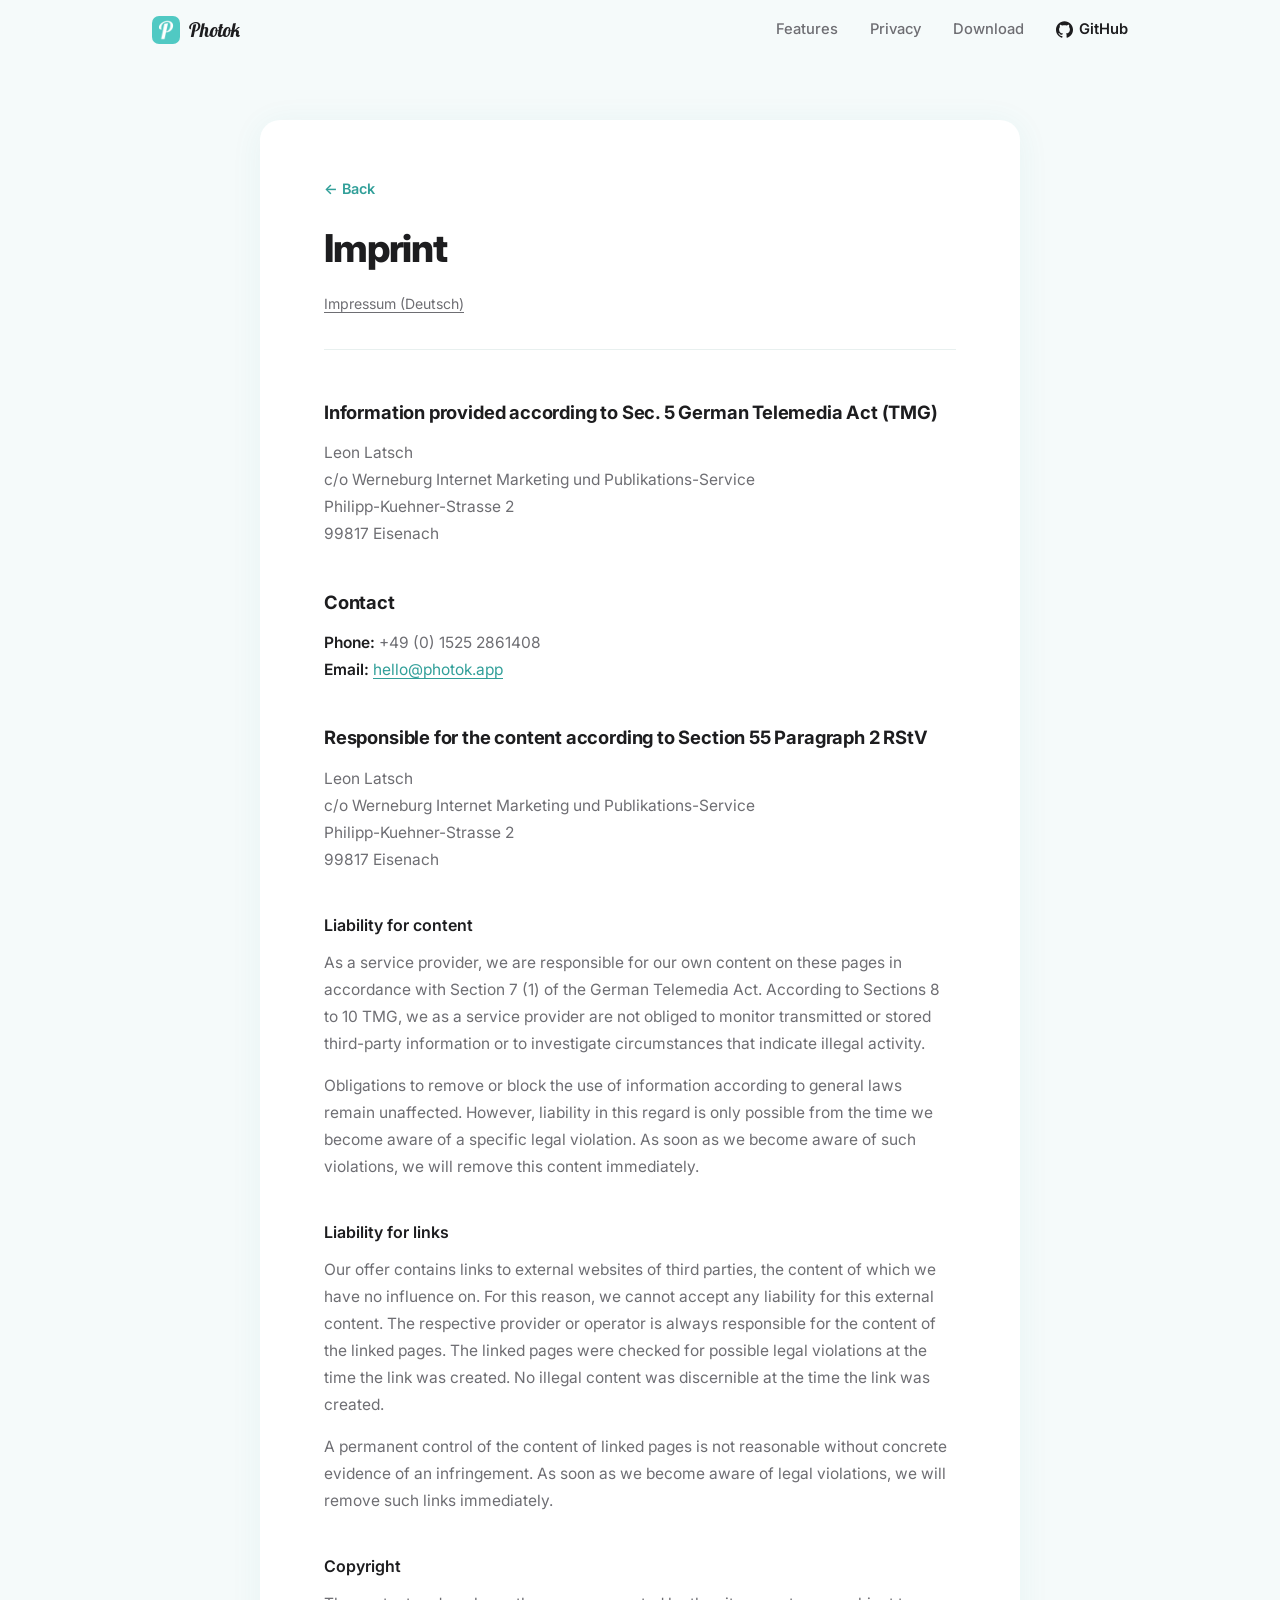
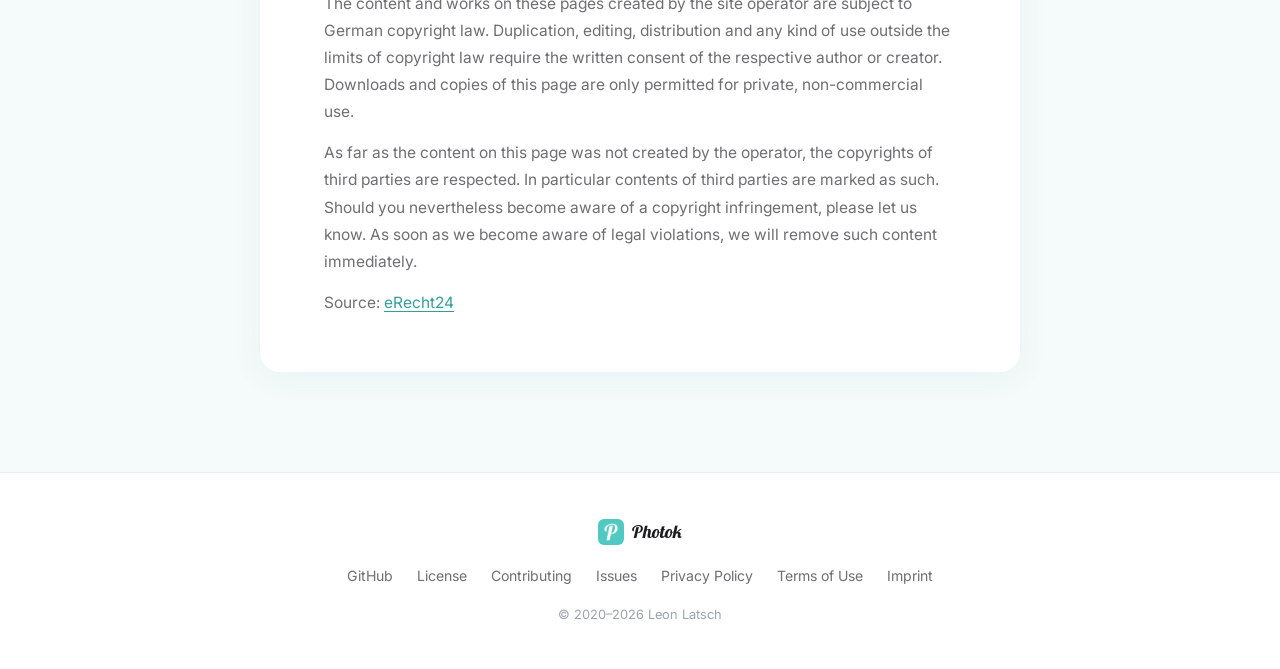
==== imprint/index.html @ cf788f39 "First commit after reset" ====
<!DOCTYPE html>
<html lang="en">
<head>
  <meta charset="UTF-8" />
  <meta name="viewport" content="width=device-width, initial-scale=1.0" />
  <title>Imprint – Photok</title>
  <meta name="description" content="Legal notice for the Photok website." />
  <link rel="icon" href="../assets/icon.png" type="image/png" />
  <link rel="preconnect" href="https://fonts.googleapis.com" />
  <link rel="preconnect" href="https://fonts.gstatic.com" crossorigin />
  <link href="https://fonts.googleapis.com/css2?family=Inter:wght@400;500;600;700;800;900&family=Lobster&display=swap" rel="stylesheet" />
  <link rel="stylesheet" href="../style.css" />
  <link rel="stylesheet" href="../privacy/privacy.css" />
</head>
<body class="legal-body">

  <header class="nav">
    <div class="nav-inner container">
      <a href="/" class="nav-logo">
        <img src="../assets/icon.png" alt="Photok icon" />
        <span>Photok</span>
      </a>
      <nav class="nav-links">
        <a href="/#features">Features</a>
        <a href="/#privacy">Privacy</a>
        <a href="/#download">Download</a>
        <a href="https://github.com/leonlatsch/Photok" target="_blank" rel="noopener" class="nav-github">
          <svg viewBox="0 0 24 24" fill="currentColor" aria-hidden="true"><path d="M12 .297c-6.63 0-12 5.373-12 12 0 5.303 3.438 9.8 8.205 11.385.6.113.82-.258.82-.577 0-.285-.01-1.04-.015-2.04-3.338.724-4.042-1.61-4.042-1.61-.546-1.385-1.335-1.755-1.335-1.755-1.087-.744.084-.729.084-.729 1.205.084 1.838 1.236 1.838 1.236 1.07 1.835 2.809 1.305 3.495.998.108-.776.417-1.305.76-1.605-2.665-.3-5.466-1.332-5.466-5.93 0-1.31.465-2.38 1.235-3.22-.135-.303-.54-1.523.105-3.176 0 0 1.005-.322 3.3 1.23.96-.267 1.98-.399 3-.405 1.02.006 2.04.138 3 .405 2.28-1.552 3.285-1.23 3.285-1.23.645 1.653.24 2.873.12 3.176.765.84 1.23 1.91 1.23 3.22 0 4.61-2.805 5.625-5.475 5.92.42.36.81 1.096.81 2.22 0 1.606-.015 2.896-.015 3.286 0 .315.21.69.825.57C20.565 22.092 24 17.592 24 12.297c0-6.627-5.373-12-12-12"/></svg>
          GitHub
        </a>
      </nav>
    </div>
  </header>

  <main class="legal-main container">
    <div class="legal-card">
      <div class="legal-header">
        <a href="/" class="back-link">← Back</a>
        <h1>Imprint</h1>
        <a href="de/" class="lang-link">Impressum (Deutsch)</a>
      </div>

      <section class="legal-section">
        <h2>Information provided according to Sec. 5 German Telemedia Act (TMG)</h2>
        <p>Leon Latsch<br />c/o Werneburg Internet Marketing und Publikations-Service<br />Philipp-Kuehner-Strasse 2<br />99817 Eisenach</p>
      </section>

      <section class="legal-section">
        <h2>Contact</h2>
        <p><strong>Phone:</strong> +49 (0) 1525 2861408<br /><strong>Email:</strong> <a href="mailto:hello@photok.app">hello@photok.app</a></p>
      </section>

      <section class="legal-section">
        <h2>Responsible for the content according to Section 55 Paragraph 2 RStV</h2>
        <p>Leon Latsch<br />c/o Werneburg Internet Marketing und Publikations-Service<br />Philipp-Kuehner-Strasse 2<br />99817 Eisenach</p>
      </section>

      <section class="legal-section">
        <h3>Liability for content</h3>
        <p>As a service provider, we are responsible for our own content on these pages in accordance with Section 7 (1) of the German Telemedia Act. According to Sections 8 to 10 TMG, we as a service provider are not obliged to monitor transmitted or stored third-party information or to investigate circumstances that indicate illegal activity.</p>
        <p>Obligations to remove or block the use of information according to general laws remain unaffected. However, liability in this regard is only possible from the time we become aware of a specific legal violation. As soon as we become aware of such violations, we will remove this content immediately.</p>
      </section>

      <section class="legal-section">
        <h3>Liability for links</h3>
        <p>Our offer contains links to external websites of third parties, the content of which we have no influence on. For this reason, we cannot accept any liability for this external content. The respective provider or operator is always responsible for the content of the linked pages. The linked pages were checked for possible legal violations at the time the link was created. No illegal content was discernible at the time the link was created.</p>
        <p>A permanent control of the content of linked pages is not reasonable without concrete evidence of an infringement. As soon as we become aware of legal violations, we will remove such links immediately.</p>
      </section>

      <section class="legal-section">
        <h3>Copyright</h3>
        <p>The content and works on these pages created by the site operator are subject to German copyright law. Duplication, editing, distribution and any kind of use outside the limits of copyright law require the written consent of the respective author or creator. Downloads and copies of this page are only permitted for private, non-commercial use.</p>
        <p>As far as the content on this page was not created by the operator, the copyrights of third parties are respected. In particular contents of third parties are marked as such. Should you nevertheless become aware of a copyright infringement, please let us know. As soon as we become aware of legal violations, we will remove such content immediately.</p>
        <p>Source: <a href="https://www.e-recht24.de" target="_blank" rel="noreferrer">eRecht24</a></p>
      </section>
    </div>
  </main>

  <footer class="footer">
    <div class="container footer-inner">
      <div class="footer-brand">
        <img src="../assets/icon.png" alt="Photok" />
        <span>Photok</span>
      </div>
      <div class="footer-links">
        <a href="https://github.com/leonlatsch/Photok" target="_blank" rel="noopener">GitHub</a>
        <a href="https://github.com/leonlatsch/Photok/blob/main/LICENSE" target="_blank" rel="noopener">License</a>
        <a href="https://github.com/leonlatsch/Photok/blob/main/CONTRIBUTING.md" target="_blank" rel="noopener">Contributing</a>
        <a href="https://github.com/leonlatsch/Photok/issues" target="_blank" rel="noopener">Issues</a>
        <a href="/privacy">Privacy Policy</a>
        <a href="/terms">Terms of Use</a>
        <a href="/imprint">Imprint</a>
      </div>
      <p class="footer-copy">© 2020–2026 Leon Latsch</p>
    </div>
  </footer>

</body>
</html>
---- style.css ----
/* =============================================
   Photok Website — style.css
   Inspired by the Things 3 landing page aesthetic:
   centered, airy, large typography, smooth curves
   ============================================= */

/* --- Variables --- */
:root {
  --primary: #50C9C3;
  --primary-dark: #319f99;
  --primary-hover: #3db8b2;

  --hero-bg: #e6f4f3;       /* soft teal-tinted gray for hero */
  --privacy-bg: #1b2e2d;    /* deep teal-dark for privacy band */

  --white: #ffffff;
  --bg: #ffffff;
  --surface: #f5fafa;

  --text: #1d1d1f;
  --text-secondary: #6e6e73;
  --text-light: #9ca3af;

  --radius: 20px;
  --radius-sm: 12px;

  --font: 'Inter', -apple-system, BlinkMacSystemFont, 'Segoe UI', sans-serif;
  --transition: 0.2s ease;
}

/* --- Reset --- */
*, *::before, *::after { box-sizing: border-box; margin: 0; padding: 0; }
html { scroll-behavior: smooth; }
body {
  font-family: var(--font);
  background: var(--bg);
  color: var(--text);
  line-height: 1.6;
  -webkit-font-smoothing: antialiased;
}
img { display: block; max-width: 100%; }
a { color: inherit; text-decoration: none; }

/* --- Layout --- */
.container {
  width: 100%;
  max-width: 1040px;
  margin: 0 auto;
  padding: 0 32px;
}
.section { padding: 100px 0; }

/* --- NAV --- */
.nav {
  position: sticky;
  top: 0;
  z-index: 100;
  background: rgba(230, 244, 243, 0.85);
  backdrop-filter: blur(16px);
  -webkit-backdrop-filter: blur(16px);
}

.nav-inner {
  display: flex;
  align-items: center;
  justify-content: space-between;
  height: 60px;
}

.nav-logo {
  display: flex;
  align-items: center;
  gap: 9px;
  font-family: 'Lobster', cursive;
  font-size: 1.2rem;
  font-weight: 400;
  color: var(--text);
}
.nav-logo img {
  width: 28px;
  height: 28px;
  border-radius: 7px;
}

.nav-links {
  display: flex;
  align-items: center;
  gap: 32px;
  font-size: 0.92rem;
  font-weight: 500;
}
.nav-links a {
  color: var(--text-secondary);
  transition: color var(--transition);
}
.nav-links a:hover { color: var(--text); }

.nav-github {
  display: flex;
  align-items: center;
  gap: 6px;
  color: var(--text) !important;
  font-weight: 600;
}
.nav-github svg { width: 17px; height: 17px; }

/* --- HERO --- */
.hero {
  background: var(--hero-bg);
  padding: 80px 0 0;
  text-align: center;
  position: relative;
  overflow: hidden;
}

.hero-inner {
  display: flex;
  flex-direction: column;
  align-items: center;
  padding-bottom: 64px;
}

.hero-icon {
  width: 120px;
  height: 120px;
  border-radius: 28px;
  box-shadow: 0 20px 60px rgba(49, 159, 153, 0.25);
  margin-bottom: 28px;
}

.hero h1 {
  font-family: 'Lobster', cursive;
  font-size: clamp(2.8rem, 6vw, 4rem);
  font-weight: 400;
  letter-spacing: 0;
  line-height: 1.05;
  color: var(--text);
  margin-bottom: 20px;
}

.hero-sub {
  font-size: clamp(1rem, 2vw, 1.2rem);
  color: var(--text-secondary);
  max-width: 560px;
  line-height: 1.7;
  margin-bottom: 40px;
}

.br-desktop { display: inline; }

.hero-cta {
  display: flex;
  gap: 14px;
  flex-wrap: wrap;
  justify-content: center;
}

/* --- BUTTONS --- */
.btn {
  display: inline-flex;
  align-items: center;
  gap: 8px;
  padding: 13px 26px;
  border-radius: 100px;
  font-size: 0.97rem;
  font-weight: 600;
  cursor: pointer;
  transition: all var(--transition);
  white-space: nowrap;
}
.btn-primary {
  background: var(--primary);
  color: #fff;
  box-shadow: 0 4px 16px rgba(80, 201, 195, 0.35);
}
.btn-primary:hover {
  background: var(--primary-dark);
  box-shadow: 0 6px 22px rgba(80, 201, 195, 0.45);
  transform: translateY(-1px);
}
.btn-ghost {
  background: rgba(0,0,0,0.06);
  color: var(--text);
}
.btn-ghost:hover {
  background: rgba(0,0,0,0.10);
  transform: translateY(-1px);
}
.btn-primary-inverted {
  background: #fff;
  color: var(--primary-dark);
  box-shadow: 0 4px 20px rgba(0,0,0,0.15);
}
.btn-primary-inverted:hover {
  transform: translateY(-1px);
  box-shadow: 0 8px 28px rgba(0,0,0,0.2);
}
.btn-ghost-inverted {
  background: rgba(255,255,255,0.12);
  color: #fff;
  border: 1px solid rgba(255,255,255,0.25);
}
.btn-ghost-inverted:hover {
  background: rgba(255,255,255,0.2);
  transform: translateY(-1px);
}

/* --- HERO CURVED DIVIDER --- */
.hero-divider {
  line-height: 0;
  overflow: hidden;
}
.hero-divider svg {
  display: block;
  width: 100%;
  height: 80px;
}

/* --- SCREENSHOTS --- */
.screenshots-section {
  background: var(--white);
  padding: 60px 0 80px;
  overflow: hidden;
}

.screenshots-row {
  display: flex;
  justify-content: center;
  align-items: flex-end;
  gap: 20px;
  flex-wrap: wrap;
}

.phone-screenshot {
  width: 200px;
  border-radius: 20px;
  box-shadow: 0 24px 64px rgba(0, 0, 0, 0.13);
  transition: transform 0.3s ease, box-shadow 0.3s ease;
}
.phone-screenshot:hover {
  transform: translateY(-6px) scale(1.02);
  box-shadow: 0 32px 80px rgba(0, 0, 0, 0.18);
}
.phone-screenshot--center {
  transform: translateY(-20px);
}
.phone-screenshot--center:hover {
  transform: translateY(-26px) scale(1.02);
}

/* --- PITCH --- */
.pitch {
  text-align: center;
  background: var(--bg);
  padding-top: 60px;
}

.pitch-inner {
  max-width: 680px;
  margin: 0 auto;
}

.pitch-eyebrow {
  display: inline-block;
  font-size: 0.85rem;
  font-weight: 700;
  letter-spacing: 0.05em;
  text-transform: uppercase;
  color: var(--primary-dark);
  margin-bottom: 16px;
}

.pitch h2, .privacy-inner h2, .download-inner h2 {
  font-size: clamp(1.9rem, 4vw, 2.8rem);
  font-weight: 800;
  letter-spacing: -0.03em;
  line-height: 1.15;
  margin-bottom: 20px;
}

.pitch p {
  font-size: 1.05rem;
  color: var(--text-secondary);
  line-height: 1.75;
  margin-bottom: 24px;
}

.text-link {
  font-size: 0.95rem;
  font-weight: 600;
  color: var(--primary-dark);
  transition: opacity var(--transition);
}
.text-link:hover { opacity: 0.7; }

/* --- FEATURES --- */
.features {
  background: var(--surface);
  border-top: 1px solid #e8f0ef;
  border-bottom: 1px solid #e8f0ef;
}

.features-grid {
  display: grid;
  grid-template-columns: repeat(4, 1fr);
  gap: 20px;
}

.feature-card {
  background: var(--white);
  border-radius: var(--radius);
  padding: 28px 24px;
  transition: transform var(--transition), box-shadow var(--transition);
}
.feature-card:hover {
  transform: translateY(-4px);
  box-shadow: 0 12px 40px rgba(80, 201, 195, 0.1);
}

.feature-icon {
  font-size: 1.7rem;
  margin-bottom: 14px;
}
.feature-card h3 {
  font-size: 0.97rem;
  font-weight: 700;
  margin-bottom: 8px;
  color: var(--text);
}
.feature-card p {
  font-size: 0.88rem;
  color: var(--text-secondary);
  line-height: 1.65;
}

/* --- PRIVACY BAND --- */
.privacy-section {
  background: var(--privacy-bg);
  color: #fff;
  text-align: center;
  position: relative;
  padding: 0;
}

.privacy-curve-top,
.privacy-curve-bottom {
  line-height: 0;
  overflow: hidden;
}
.privacy-curve-top svg,
.privacy-curve-bottom svg {
  display: block;
  width: 100%;
  height: 80px;
}

.privacy-inner {
  padding: 72px 32px;
  max-width: 680px;
  margin: 0 auto;
}

.privacy-section .pitch-eyebrow {
  color: var(--primary);
}

.privacy-inner h2 {
  color: #fff;
  margin-bottom: 20px;
}

.privacy-inner > p {
  font-size: 1.05rem;
  color: rgba(255,255,255,0.65);
  line-height: 1.75;
  margin-bottom: 36px;
}

.privacy-checklist {
  list-style: none;
  text-align: left;
  max-width: 480px;
  margin: 0 auto 40px;
  display: flex;
  flex-direction: column;
  gap: 16px;
}
.privacy-checklist li {
  display: flex;
  align-items: flex-start;
  gap: 14px;
  font-size: 0.97rem;
  color: rgba(255,255,255,0.85);
  line-height: 1.5;
}
.check-dot {
  flex-shrink: 0;
  width: 20px;
  height: 20px;
  background: var(--primary);
  border-radius: 50%;
  margin-top: 2px;
  position: relative;
}
.check-dot::after {
  content: '';
  position: absolute;
  left: 5px;
  top: 4px;
  width: 6px;
  height: 4px;
  border-left: 2px solid #fff;
  border-bottom: 2px solid #fff;
  transform: rotate(-45deg);
}
.privacy-checklist strong { color: #fff; }

.privacy-actions {
  display: flex;
  gap: 14px;
  justify-content: center;
  flex-wrap: wrap;
}

/* --- DOWNLOAD --- */
.download {
  background: var(--bg);
  text-align: center;
}

.download-inner { }

.section-sub {
  font-size: 1.05rem;
  color: var(--text-secondary);
  margin-bottom: 52px;
  margin-top: 16px;
}

.download-grid {
  display: grid;
  grid-template-columns: repeat(4, 1fr);
  gap: 16px;
  max-width: 840px;
  margin: 0 auto;
}

.download-card {
  display: flex;
  align-items: center;
  gap: 14px;
  padding: 22px 20px;
  background: var(--surface);
  border: 1.5px solid #e3eded;
  border-radius: var(--radius);
  transition: all var(--transition);
  text-align: left;
}
.download-card:hover {
  border-color: var(--primary);
  background: #f0fbfa;
  transform: translateY(-3px);
  box-shadow: 0 8px 28px rgba(80, 201, 195, 0.15);
}
.download-icon {
  width: 32px;
  height: 32px;
  flex-shrink: 0;
  color: var(--primary);
  display: flex;
  align-items: center;
  justify-content: center;
}
.download-icon svg { width: 26px; height: 26px; }
.download-info { display: flex; flex-direction: column; }
.download-label { font-size: 0.7rem; color: var(--text-secondary); font-weight: 500; }
.download-store { font-size: 0.92rem; font-weight: 700; color: var(--text); }

/* --- FOOTER --- */
.footer {
  border-top: 1px solid #e8efee;
  padding: 44px 0;
  background: var(--bg);
}
.footer-inner {
  display: flex;
  flex-direction: column;
  align-items: center;
  gap: 18px;
  text-align: center;
}
.footer-brand {
  display: flex;
  align-items: center;
  gap: 8px;
  font-family: 'Lobster', cursive;
  font-size: 1.15rem;
  font-weight: 400;
}
.footer-brand img {
  width: 26px;
  height: 26px;
  border-radius: 6px;
}
.footer-links {
  display: flex;
  gap: 24px;
  flex-wrap: wrap;
  justify-content: center;
}
.footer-links a {
  font-size: 0.88rem;
  color: var(--text-secondary);
  transition: color var(--transition);
}
.footer-links a:hover { color: var(--primary-dark); }
.footer-copy {
  font-size: 0.8rem;
  color: var(--text-light);
}

/* --- RESPONSIVE --- */
@media (max-width: 1000px) {
  .features-grid { grid-template-columns: repeat(2, 1fr); }
  .download-grid { grid-template-columns: repeat(2, 1fr); }
}

@media (max-width: 640px) {
  .section { padding: 72px 0; }
  .hero { padding: 60px 0 0; }
  .br-desktop { display: none; }

  .hero-icon { width: 90px; height: 90px; border-radius: 22px; }
  .hero h1 { font-size: 2.6rem; }

  .phone-screenshot { width: 150px; }
  .phone-screenshot--center { transform: translateY(-14px); }
  .phone-screenshot--center:hover { transform: translateY(-20px) scale(1.02); }

  .features-grid { grid-template-columns: 1fr; }
  .download-grid { grid-template-columns: repeat(2, 1fr); }

  .nav-links { gap: 18px; font-size: 0.86rem; }

  .privacy-inner { padding: 60px 24px; }
}

/* --- Reveal animations --- */
@keyframes fadeUp {
  from { opacity: 0; transform: translateY(28px); }
  to   { opacity: 1; transform: translateY(0); }
}
.hero-inner { animation: fadeUp 0.65s cubic-bezier(.22,.68,0,1.2) both; }
---- privacy/privacy.css ----
/* Privacy / Legal page styles */

.legal-body {
  background: var(--surface, #f5fafa);
}

/* Override nav background for legal pages */
.legal-body .nav {
  background: rgba(245, 250, 250, 0.9);
}

.legal-main {
  padding: 60px 32px 100px;
}

.legal-card {
  background: #ffffff;
  border-radius: 20px;
  padding: 56px 64px;
  max-width: 760px;
  margin: 0 auto;
  box-shadow: 0 4px 32px rgba(49, 159, 153, 0.07);
}

.legal-header {
  margin-bottom: 48px;
  padding-bottom: 32px;
  border-bottom: 1px solid #e8f0ef;
}

.legal-header h1 {
  font-size: clamp(1.8rem, 4vw, 2.4rem);
  font-weight: 800;
  letter-spacing: -0.03em;
  color: var(--text, #1d1d1f);
  margin: 16px 0 12px;
}

.back-link {
  display: inline-flex;
  align-items: center;
  font-size: 0.9rem;
  font-weight: 600;
  color: var(--primary-dark, #319f99);
  transition: opacity 0.2s;
}
.back-link:hover { opacity: 0.7; }

.lang-link {
  display: inline-block;
  font-size: 0.88rem;
  color: var(--text-secondary, #6e6e73);
  text-decoration: underline;
  text-underline-offset: 3px;
  transition: color 0.2s;
}
.lang-link:hover { color: var(--primary-dark, #319f99); }

.legal-section {
  margin-bottom: 40px;
}

.legal-section:last-child {
  margin-bottom: 0;
}

.legal-section h2 {
  font-size: 1.15rem;
  font-weight: 700;
  color: var(--text, #1d1d1f);
  margin-bottom: 12px;
  letter-spacing: -0.01em;
}

.legal-section h3 {
  font-size: 1rem;
  font-weight: 600;
  color: var(--text, #1d1d1f);
  margin: 20px 0 10px;
}

.legal-section p {
  font-size: 0.97rem;
  color: var(--text-secondary, #6e6e73);
  line-height: 1.75;
  margin-bottom: 14px;
}

.legal-section p:last-child { margin-bottom: 0; }

.legal-section ul {
  list-style: none;
  margin: 12px 0 14px;
  display: flex;
  flex-direction: column;
  gap: 8px;
}

.legal-section ul li {
  display: flex;
  gap: 10px;
  font-size: 0.97rem;
  color: var(--text-secondary, #6e6e73);
  line-height: 1.65;
}

.legal-section ul li::before {
  content: '';
  flex-shrink: 0;
  width: 6px;
  height: 6px;
  background: var(--primary, #50C9C3);
  border-radius: 50%;
  margin-top: 9px;
}

.legal-section a {
  color: var(--primary-dark, #319f99);
  text-decoration: underline;
  text-underline-offset: 3px;
  transition: opacity 0.2s;
}
.legal-section a:hover { opacity: 0.75; }

.legal-section strong { color: var(--text, #1d1d1f); font-weight: 600; }

@media (max-width: 640px) {
  .legal-card {
    padding: 32px 24px;
    border-radius: 16px;
  }

  .legal-main {
    padding: 32px 16px 72px;
  }
}
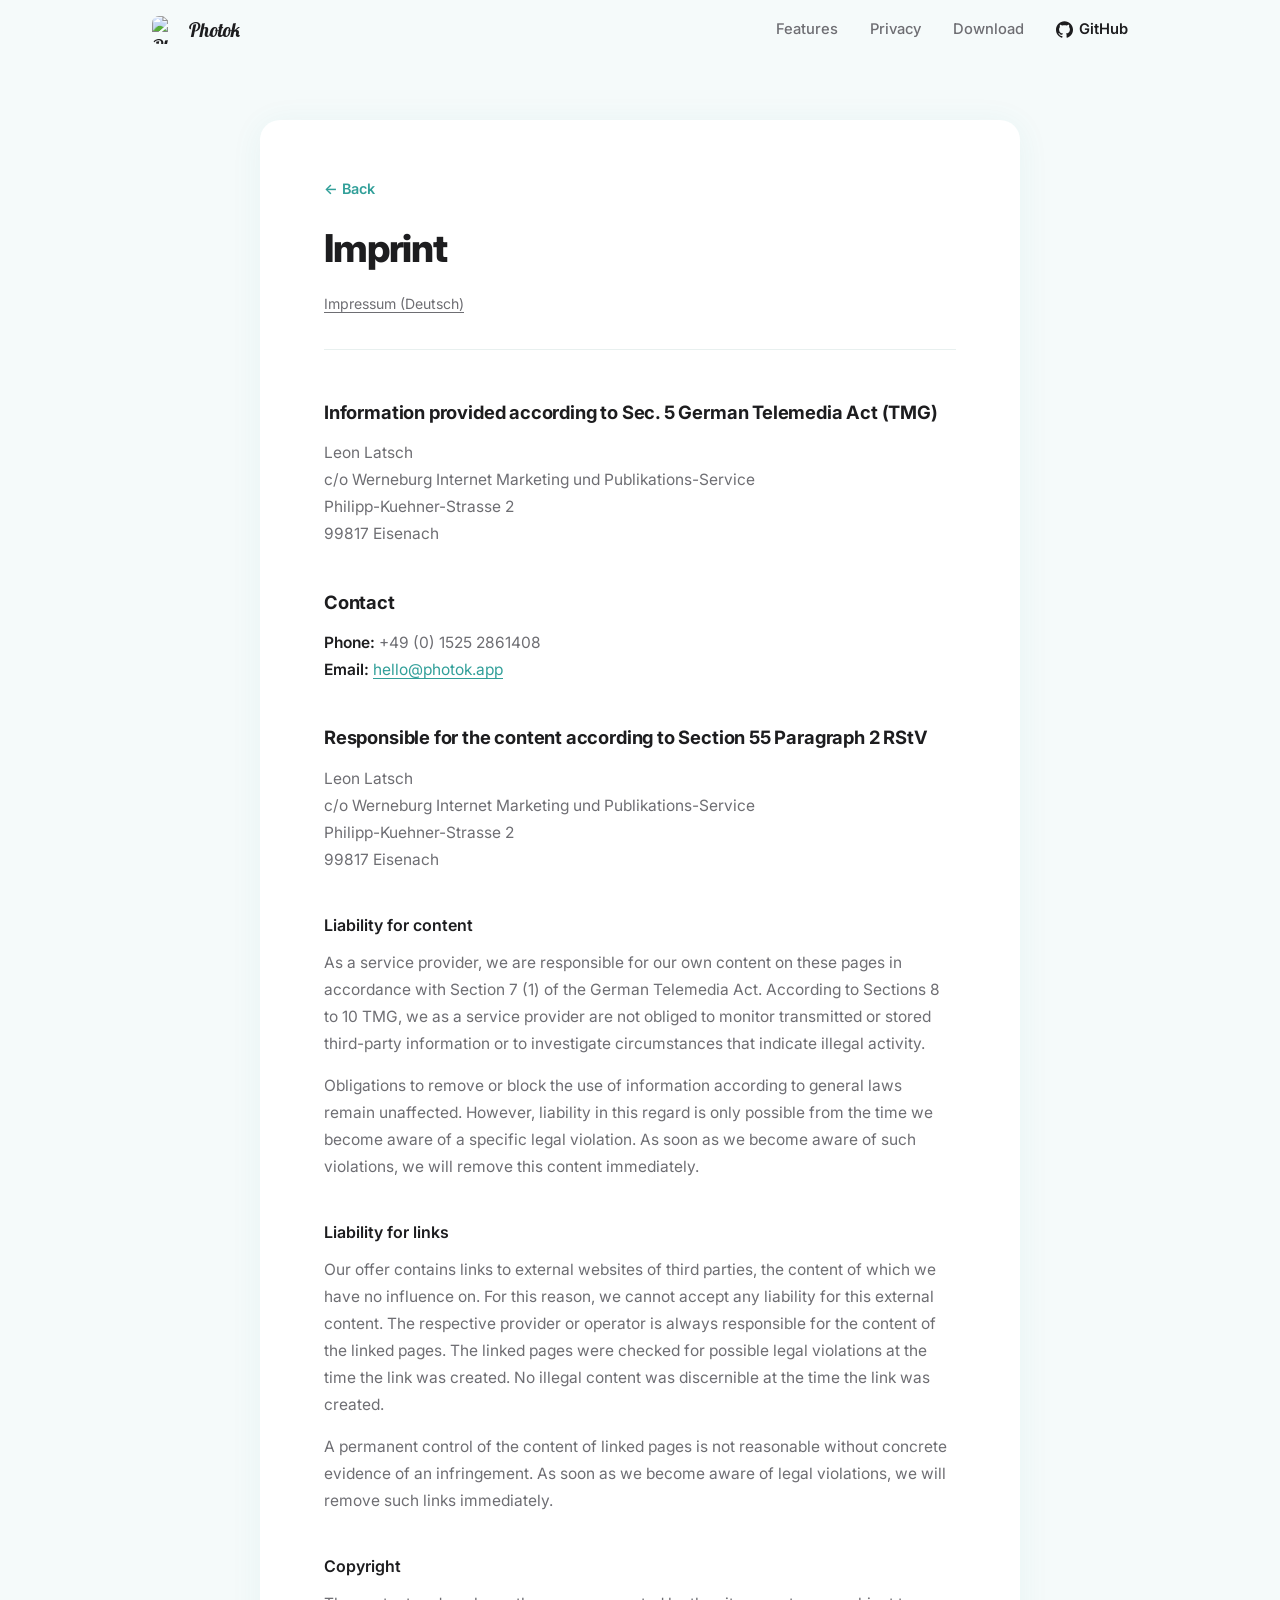
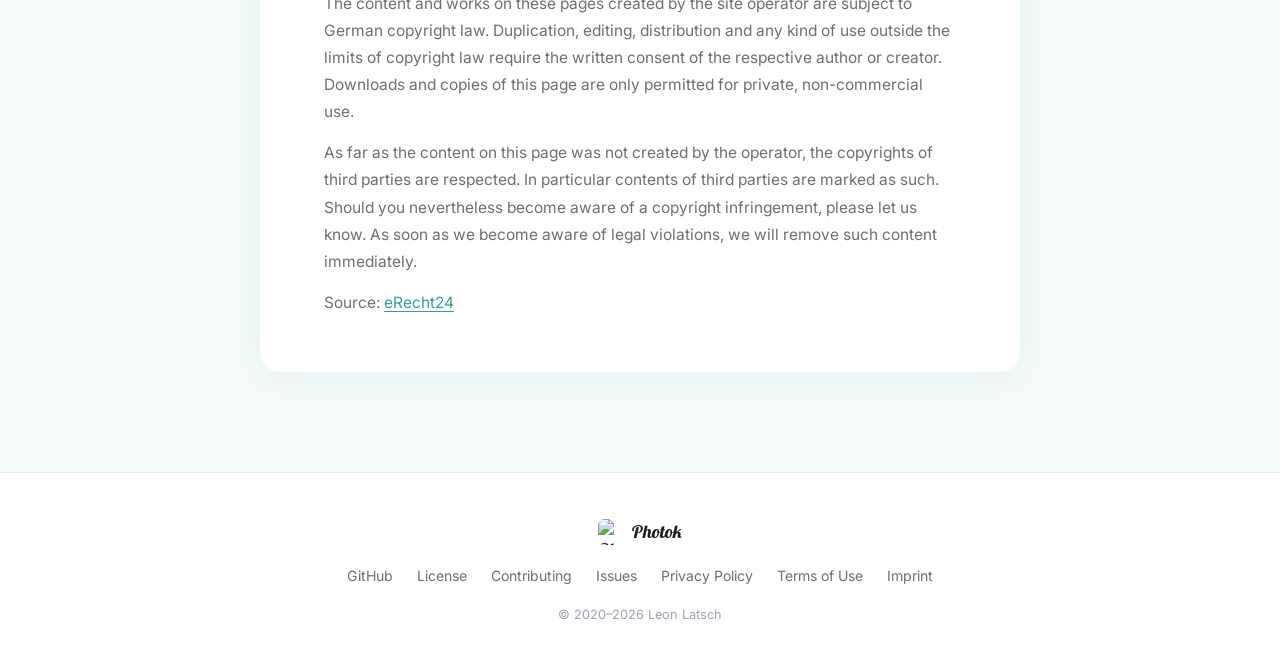
==== commit aba20035: "use icon, screenshots etc from github directly" ====
--- a/imprint/index.html
+++ b/imprint/index.html
@@ -5,7 +5,7 @@
   <meta name="viewport" content="width=device-width, initial-scale=1.0" />
   <title>Imprint – Photok</title>
   <meta name="description" content="Legal notice for the Photok website." />
-  <link rel="icon" href="../assets/icon.png" type="image/png" />
+  <link rel="icon" href="https://raw.githubusercontent.com/leonlatsch/Photok/main/fastlane/metadata/android/en-US/images/icon.png" type="image/png" />
   <link rel="preconnect" href="https://fonts.googleapis.com" />
   <link rel="preconnect" href="https://fonts.gstatic.com" crossorigin />
   <link href="https://fonts.googleapis.com/css2?family=Inter:wght@400;500;600;700;800;900&family=Lobster&display=swap" rel="stylesheet" />
@@ -17,7 +17,7 @@
   <header class="nav">
     <div class="nav-inner container">
       <a href="/" class="nav-logo">
-        <img src="../assets/icon.png" alt="Photok icon" />
+        <img src="https://raw.githubusercontent.com/leonlatsch/Photok/main/fastlane/metadata/android/en-US/images/icon.png" alt="Photok icon" />
         <span>Photok</span>
       </a>
       <nav class="nav-links">
@@ -79,7 +79,7 @@
   <footer class="footer">
     <div class="container footer-inner">
       <div class="footer-brand">
-        <img src="../assets/icon.png" alt="Photok" />
+        <img src="https://raw.githubusercontent.com/leonlatsch/Photok/main/fastlane/metadata/android/en-US/images/icon.png" alt="Photok" />
         <span>Photok</span>
       </div>
       <div class="footer-links">
--- a/style.css
+++ b/style.css
@@ -214,6 +214,7 @@
   display: block;
   width: 100%;
   height: 80px;
+  margin-bottom: -1px;
 }
 
 /* --- SCREENSHOTS --- */
@@ -297,7 +298,6 @@
 .features {
   background: var(--surface);
   border-top: 1px solid #e8f0ef;
-  border-bottom: 1px solid #e8f0ef;
 }
 
 .features-grid {
@@ -318,8 +318,20 @@
 }
 
 .feature-icon {
-  font-size: 1.7rem;
-  margin-bottom: 14px;
+  width: 48px;
+  height: 48px;
+  display: flex;
+  align-items: center;
+  justify-content: center;
+  border-radius: 14px;
+  background: rgba(80, 201, 195, 0.12);
+  color: var(--primary-dark);
+  margin-bottom: 16px;
+}
+.feature-icon .material-symbols-outlined {
+  font-size: 26px;
+  line-height: 1;
+  font-variation-settings: 'FILL' 0, 'wght' 400, 'GRAD' 0, 'opsz' 24;
 }
 .feature-card h3 {
   font-size: 0.97rem;
@@ -339,7 +351,7 @@
   color: #fff;
   text-align: center;
   position: relative;
-  padding: 0;
+  padding: 0;   /* own curves supply the spacing — must not inherit .section padding */
 }
 
 .privacy-curve-top,
@@ -353,6 +365,8 @@
   width: 100%;
   height: 80px;
 }
+.privacy-curve-top svg { margin-top: -1px; }
+.privacy-curve-bottom svg { margin-bottom: -1px; }
 
 .privacy-inner {
   padding: 72px 32px;
@@ -394,24 +408,24 @@
   line-height: 1.5;
 }
 .check-dot {
-  flex-shrink: 0;
-  width: 20px;
-  height: 20px;
+  flex: 0 0 22px;
+  width: 22px;
+  height: 22px;
   background: var(--primary);
   border-radius: 50%;
-  margin-top: 2px;
-  position: relative;
+  margin-top: 1px;
+  display: flex;
+  align-items: center;
+  justify-content: center;
 }
 .check-dot::after {
   content: '';
-  position: absolute;
-  left: 5px;
-  top: 4px;
   width: 6px;
-  height: 4px;
-  border-left: 2px solid #fff;
+  height: 10px;
+  border-right: 2px solid #fff;
   border-bottom: 2px solid #fff;
-  transform: rotate(-45deg);
+  border-radius: 1px;
+  transform: rotate(45deg) translate(-1px, -1px);
 }
 .privacy-checklist strong { color: #fff; }
 
@@ -472,7 +486,7 @@
   justify-content: center;
 }
 .download-icon svg { width: 26px; height: 26px; }
-.download-info { display: flex; flex-direction: column; }
+.download-info { display: flex; flex-direction: column; min-width: 0; }
 .download-label { font-size: 0.7rem; color: var(--text-secondary); font-weight: 500; }
 .download-store { font-size: 0.92rem; font-weight: 700; color: var(--text); }
 
@@ -526,6 +540,7 @@
 }
 
 @media (max-width: 640px) {
+  .container { padding: 0 20px; }
   .section { padding: 72px 0; }
   .hero { padding: 60px 0 0; }
   .br-desktop { display: none; }
@@ -538,11 +553,29 @@
   .phone-screenshot--center:hover { transform: translateY(-20px) scale(1.02); }
 
   .features-grid { grid-template-columns: 1fr; }
-  .download-grid { grid-template-columns: repeat(2, 1fr); }
-
-  .nav-links { gap: 18px; font-size: 0.86rem; }
+  .download-grid { grid-template-columns: repeat(2, 1fr); gap: 12px; }
+  .download-card { padding: 16px 14px; gap: 10px; }
+  .download-icon { width: 26px; height: 26px; }
+  .download-icon svg { width: 22px; height: 22px; }
+  .download-store { font-size: 0.85rem; }
+
+  /* Nav: stop the logo and links from colliding on narrow screens */
+  .nav-logo { flex-shrink: 0; font-size: 1.05rem; }
+  .nav-logo img { width: 24px; height: 24px; border-radius: 6px; }
+  .nav-links { gap: 14px; font-size: 0.82rem; }
+  .nav-github { gap: 5px; }
+  .nav-github-label { display: none; }
+  .nav-github svg { width: 19px; height: 19px; }
 
   .privacy-inner { padding: 60px 24px; }
+}
+
+/* Below ~380px even the shrunken links no longer fit — drop to logo + GitHub */
+@media (max-width: 380px) {
+  .nav-link { display: none; }
+
+  .download-grid { grid-template-columns: 1fr; }
+  .hero h1 { font-size: 2.2rem; }
 }
 
 /* --- Reveal animations --- */
